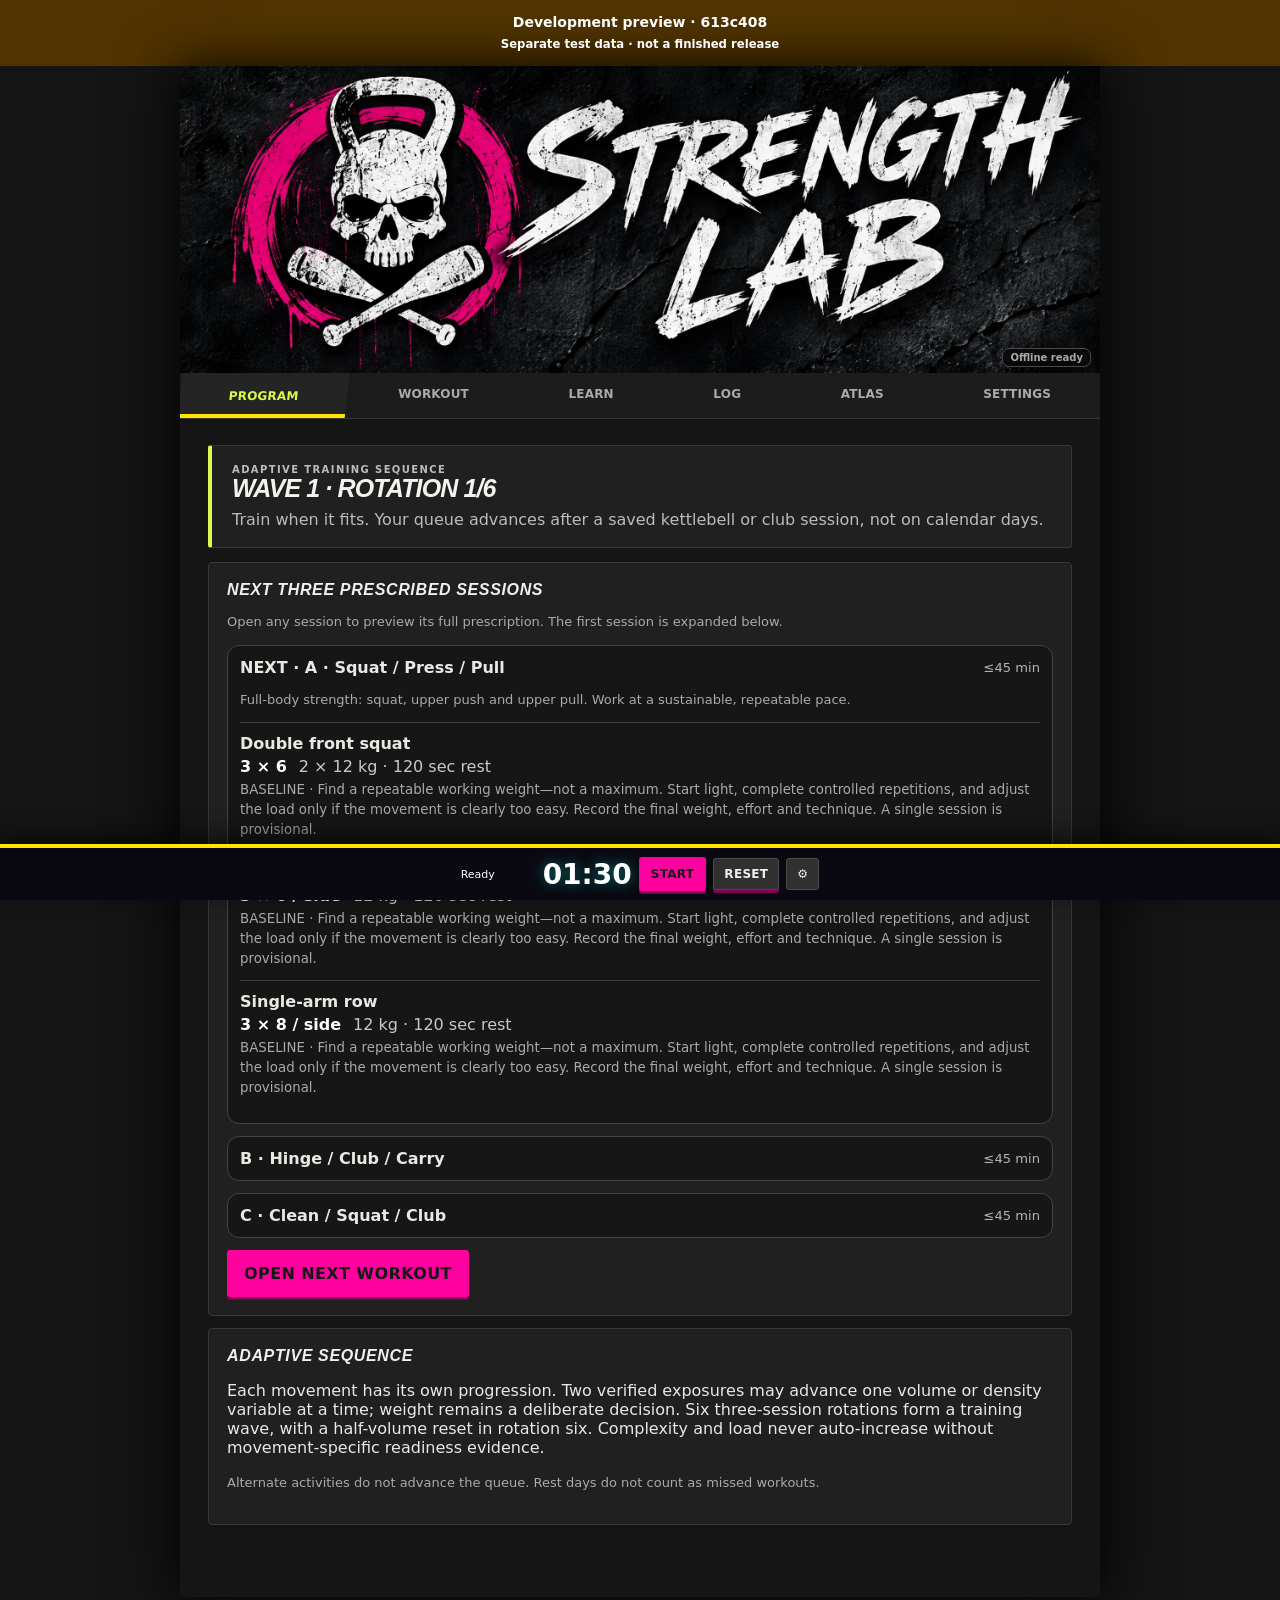
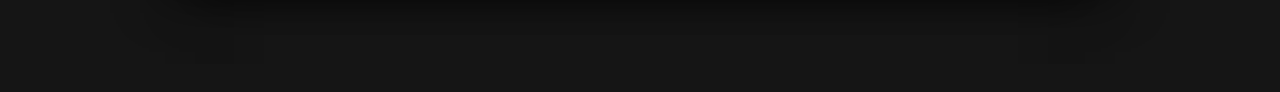
==== legacy/index.html @ f482bac6 "Preview source 613c40853c9c0dc4266e1784fccbeae5e4d92e54" ====
<!doctype html>
<html lang="en"><head><base href="../"><meta charset="utf-8"><meta name="viewport" content="width=device-width,initial-scale=1,viewport-fit=cover"><meta name="theme-color" content="#101013"><meta name="description" content="Offline-first kettlebell and club training log"><link rel="manifest" href="manifest.webmanifest?v=32"><link rel="icon" href="icon-192.png"><link rel="apple-touch-icon" href="icon-192.png"><link rel="stylesheet" href="legacy/styles.css?v=32"><title>Strength Lab DEV · Previous interface</title></head>
<body><aside id="development-preview" style="padding:12px 16px;background:#503300;color:#fff;font:600 14px/1.5 system-ui;text-align:center">Development preview · 613c408<br><small>Separate test data · not a finished release</small></aside><div id="app"><header class="top"><div class="brand"><div class="brandmark" aria-hidden="true">SL<span class="brand-slash">/</span></div><div><h1 id="page-heading">Strength<br>Lab</h1><small id="page-tagline">TRAIN FOR THE LONG RUN</small></div></div><span class="offline" id="network">Offline ready</span></header><nav class="tabs" aria-label="Main navigation"><button class="tab" data-view="plan">Program</button><button class="tab selected" data-view="train">Workout</button><button class="tab" data-view="hub">Learn</button><button class="tab" data-view="history">Log</button><button class="tab" data-view="library">Atlas</button><button class="tab" data-view="settings">Settings</button></nav><main id="view" aria-live="polite"></main></div><dialog id="dialog"><form method="dialog" id="dialog-content"></form></dialog><script src="legacy/app.js?v=32" defer></script></body></html>
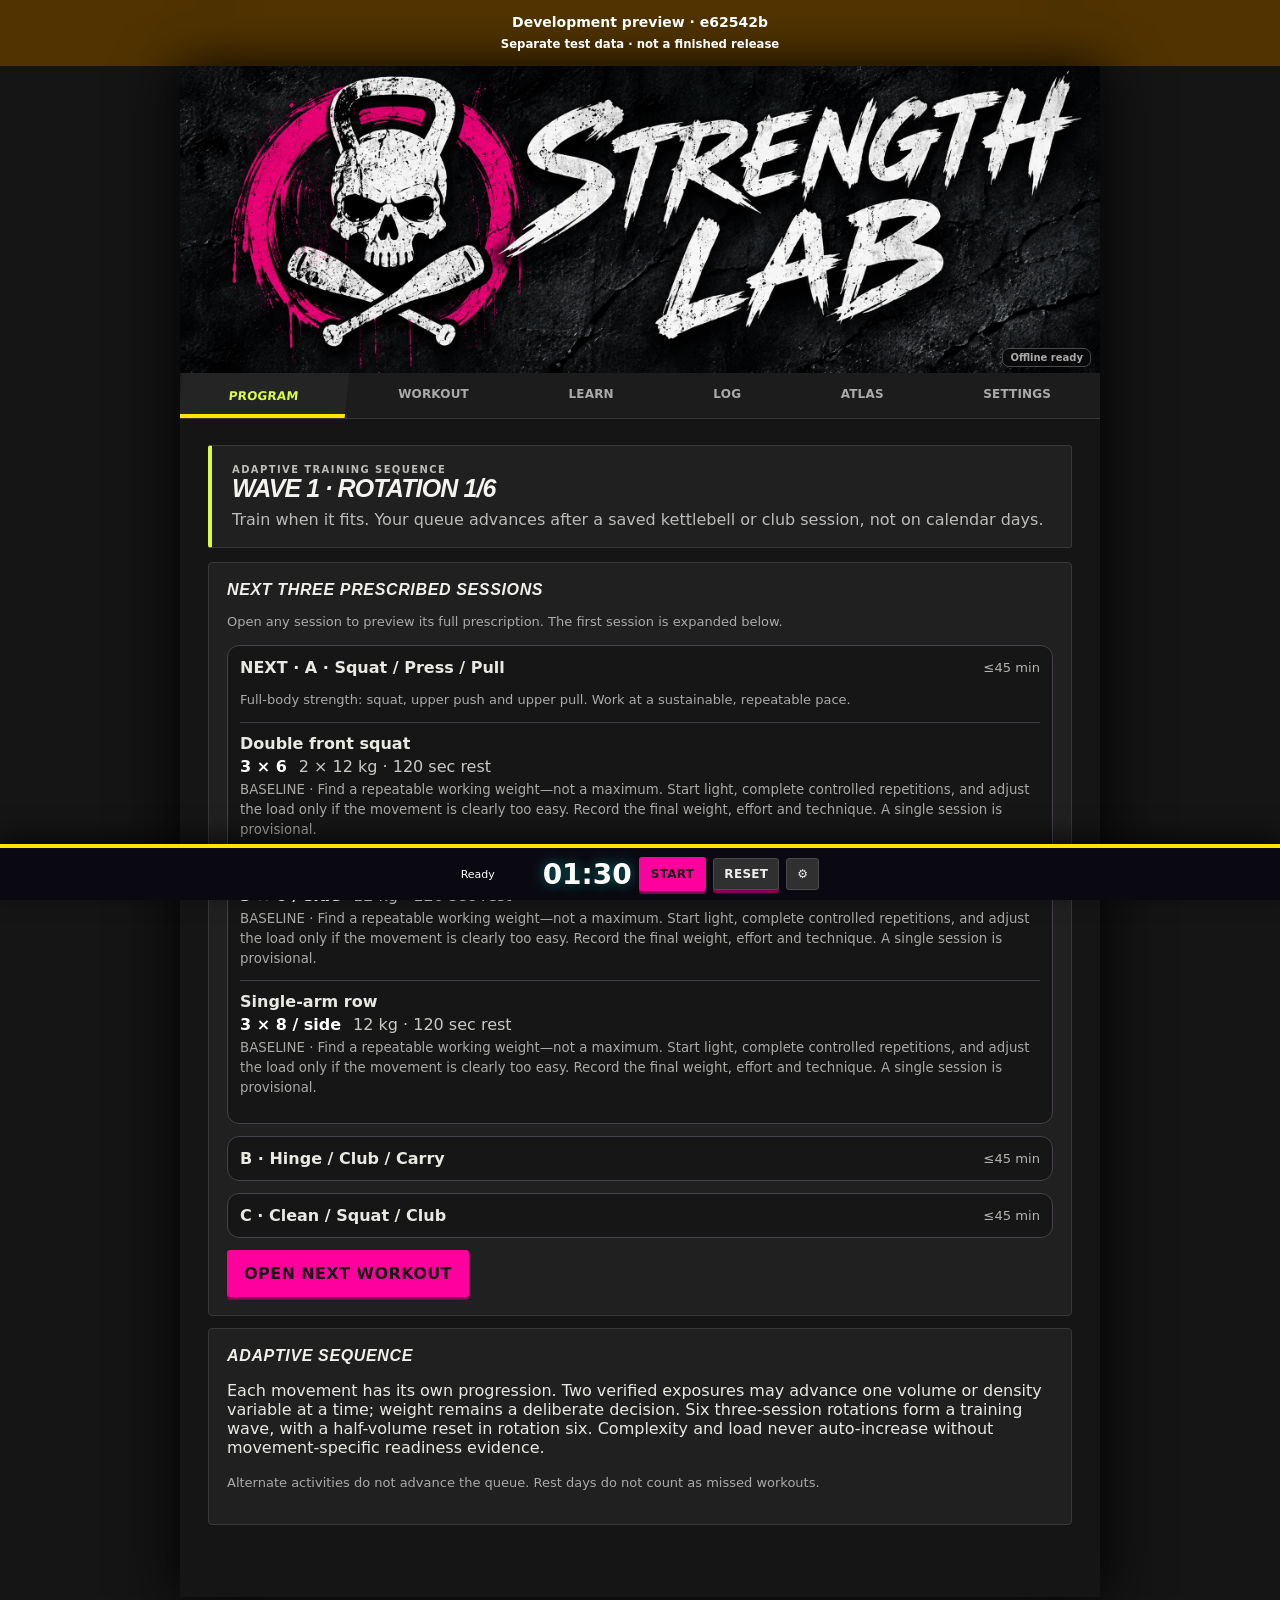
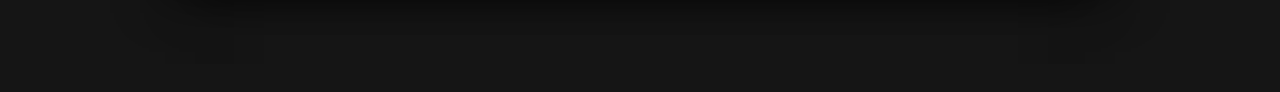
==== commit 08b6544f: "Preview source e62542b3d5f81923bf7a9025f72243972e300121" ====
--- a/legacy/index.html
+++ b/legacy/index.html
@@ -1,3 +1,3 @@
 <!doctype html>
 <html lang="en"><head><base href="../"><meta charset="utf-8"><meta name="viewport" content="width=device-width,initial-scale=1,viewport-fit=cover"><meta name="theme-color" content="#101013"><meta name="description" content="Offline-first kettlebell and club training log"><link rel="manifest" href="manifest.webmanifest?v=32"><link rel="icon" href="icon-192.png"><link rel="apple-touch-icon" href="icon-192.png"><link rel="stylesheet" href="legacy/styles.css?v=32"><title>Strength Lab DEV · Previous interface</title></head>
-<body><aside id="development-preview" style="padding:12px 16px;background:#503300;color:#fff;font:600 14px/1.5 system-ui;text-align:center">Development preview · 613c408<br><small>Separate test data · not a finished release</small></aside><div id="app"><header class="top"><div class="brand"><div class="brandmark" aria-hidden="true">SL<span class="brand-slash">/</span></div><div><h1 id="page-heading">Strength<br>Lab</h1><small id="page-tagline">TRAIN FOR THE LONG RUN</small></div></div><span class="offline" id="network">Offline ready</span></header><nav class="tabs" aria-label="Main navigation"><button class="tab" data-view="plan">Program</button><button class="tab selected" data-view="train">Workout</button><button class="tab" data-view="hub">Learn</button><button class="tab" data-view="history">Log</button><button class="tab" data-view="library">Atlas</button><button class="tab" data-view="settings">Settings</button></nav><main id="view" aria-live="polite"></main></div><dialog id="dialog"><form method="dialog" id="dialog-content"></form></dialog><script src="legacy/app.js?v=32" defer></script></body></html>
+<body><aside id="development-preview" style="padding:12px 16px;background:#503300;color:#fff;font:600 14px/1.5 system-ui;text-align:center">Development preview · e62542b<br><small>Separate test data · not a finished release</small></aside><div id="app"><header class="top"><div class="brand"><div class="brandmark" aria-hidden="true">SL<span class="brand-slash">/</span></div><div><h1 id="page-heading">Strength<br>Lab</h1><small id="page-tagline">TRAIN FOR THE LONG RUN</small></div></div><span class="offline" id="network">Offline ready</span></header><nav class="tabs" aria-label="Main navigation"><button class="tab" data-view="plan">Program</button><button class="tab selected" data-view="train">Workout</button><button class="tab" data-view="hub">Learn</button><button class="tab" data-view="history">Log</button><button class="tab" data-view="library">Atlas</button><button class="tab" data-view="settings">Settings</button></nav><main id="view" aria-live="polite"></main></div><dialog id="dialog"><form method="dialog" id="dialog-content"></form></dialog><script src="legacy/app.js?v=32" defer></script></body></html>
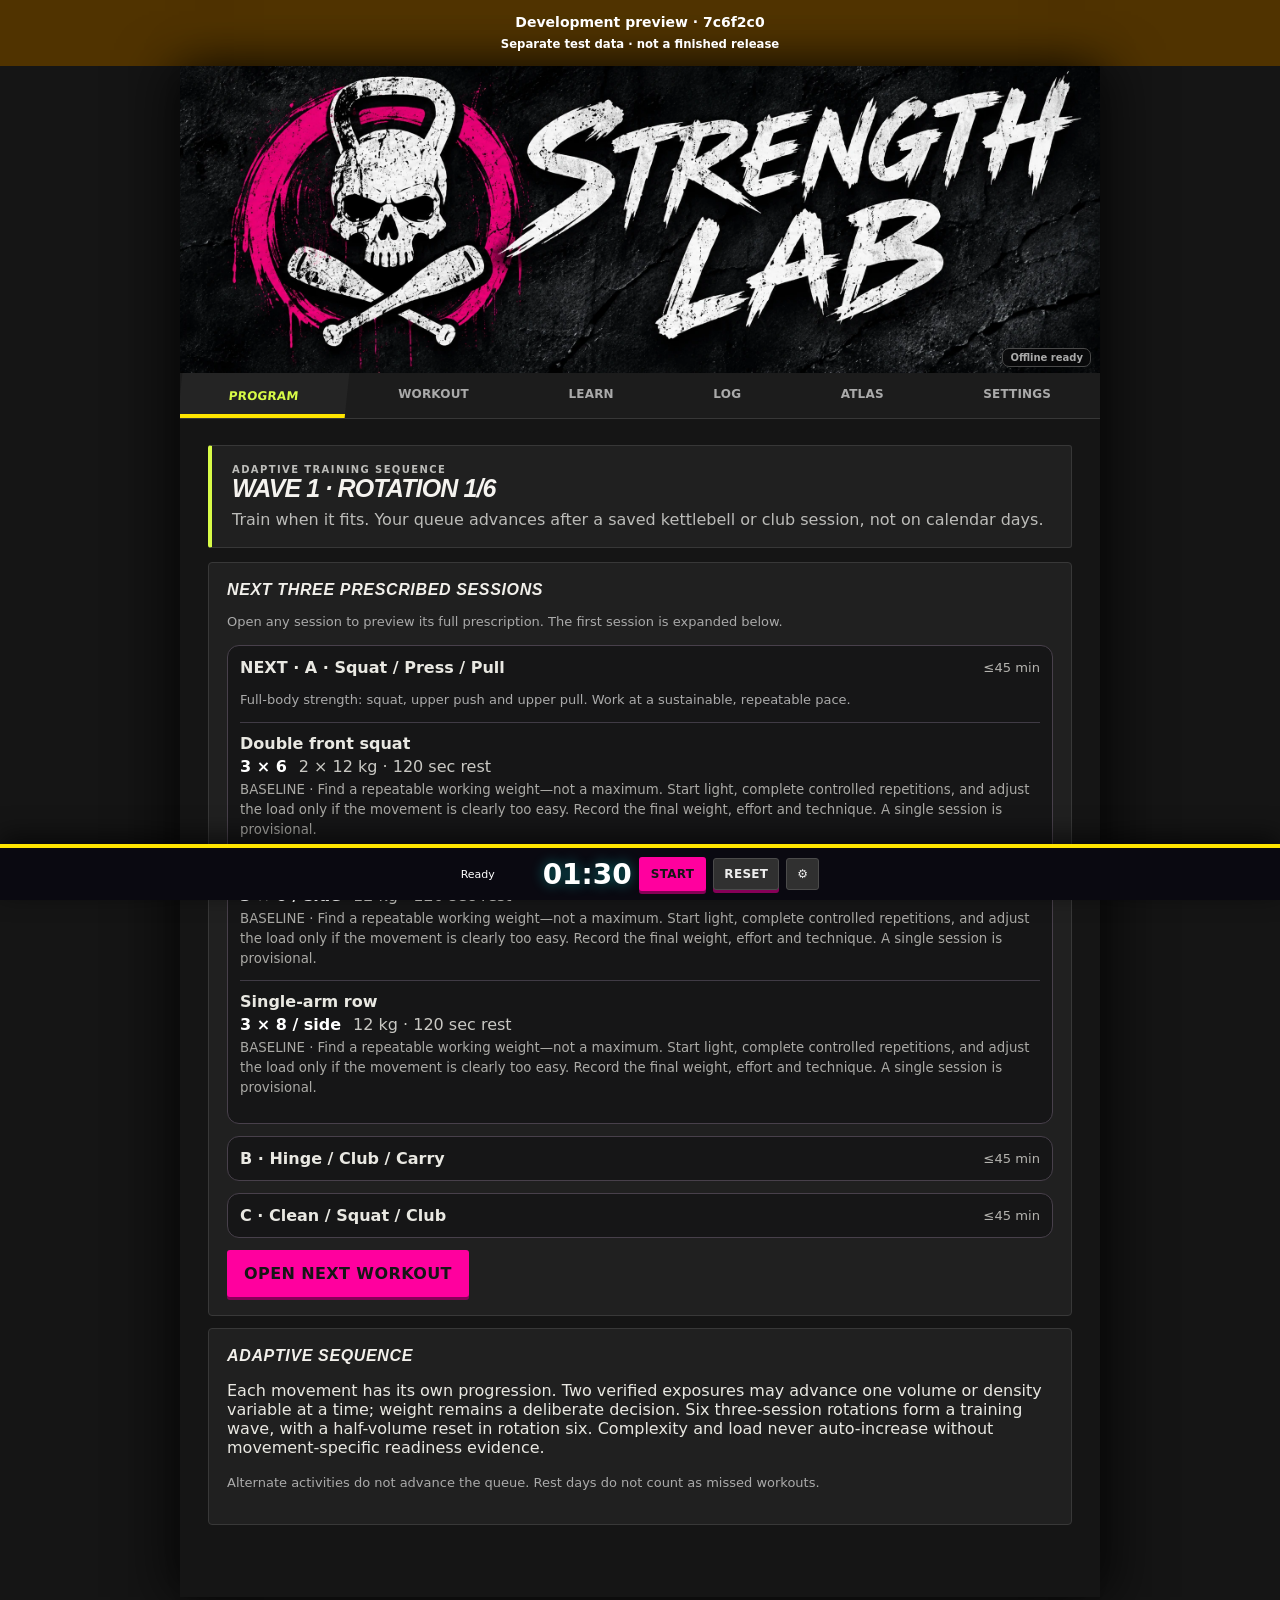
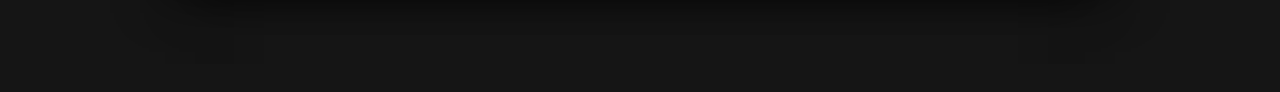
==== commit 2b5e4a71: "Preview source 7c6f2c0070840db3da4a1c813ae57e1bb8411e92" ====
--- a/legacy/index.html
+++ b/legacy/index.html
@@ -1,3 +1,3 @@
 <!doctype html>
 <html lang="en"><head><base href="../"><meta charset="utf-8"><meta name="viewport" content="width=device-width,initial-scale=1,viewport-fit=cover"><meta name="theme-color" content="#101013"><meta name="description" content="Offline-first kettlebell and club training log"><link rel="manifest" href="manifest.webmanifest?v=32"><link rel="icon" href="icon-192.png"><link rel="apple-touch-icon" href="icon-192.png"><link rel="stylesheet" href="legacy/styles.css?v=32"><title>Strength Lab DEV · Previous interface</title></head>
-<body><aside id="development-preview" style="padding:12px 16px;background:#503300;color:#fff;font:600 14px/1.5 system-ui;text-align:center">Development preview · e62542b<br><small>Separate test data · not a finished release</small></aside><div id="app"><header class="top"><div class="brand"><div class="brandmark" aria-hidden="true">SL<span class="brand-slash">/</span></div><div><h1 id="page-heading">Strength<br>Lab</h1><small id="page-tagline">TRAIN FOR THE LONG RUN</small></div></div><span class="offline" id="network">Offline ready</span></header><nav class="tabs" aria-label="Main navigation"><button class="tab" data-view="plan">Program</button><button class="tab selected" data-view="train">Workout</button><button class="tab" data-view="hub">Learn</button><button class="tab" data-view="history">Log</button><button class="tab" data-view="library">Atlas</button><button class="tab" data-view="settings">Settings</button></nav><main id="view" aria-live="polite"></main></div><dialog id="dialog"><form method="dialog" id="dialog-content"></form></dialog><script src="legacy/app.js?v=32" defer></script></body></html>
+<body><aside id="development-preview" style="padding:12px 16px;background:#503300;color:#fff;font:600 14px/1.5 system-ui;text-align:center">Development preview · 7c6f2c0<br><small>Separate test data · not a finished release</small></aside><div id="app"><header class="top"><div class="brand"><div class="brandmark" aria-hidden="true">SL<span class="brand-slash">/</span></div><div><h1 id="page-heading">Strength<br>Lab</h1><small id="page-tagline">TRAIN FOR THE LONG RUN</small></div></div><span class="offline" id="network">Offline ready</span></header><nav class="tabs" aria-label="Main navigation"><button class="tab" data-view="plan">Program</button><button class="tab selected" data-view="train">Workout</button><button class="tab" data-view="hub">Learn</button><button class="tab" data-view="history">Log</button><button class="tab" data-view="library">Atlas</button><button class="tab" data-view="settings">Settings</button></nav><main id="view" aria-live="polite"></main></div><dialog id="dialog"><form method="dialog" id="dialog-content"></form></dialog><script src="legacy/app.js?v=32" defer></script></body></html>
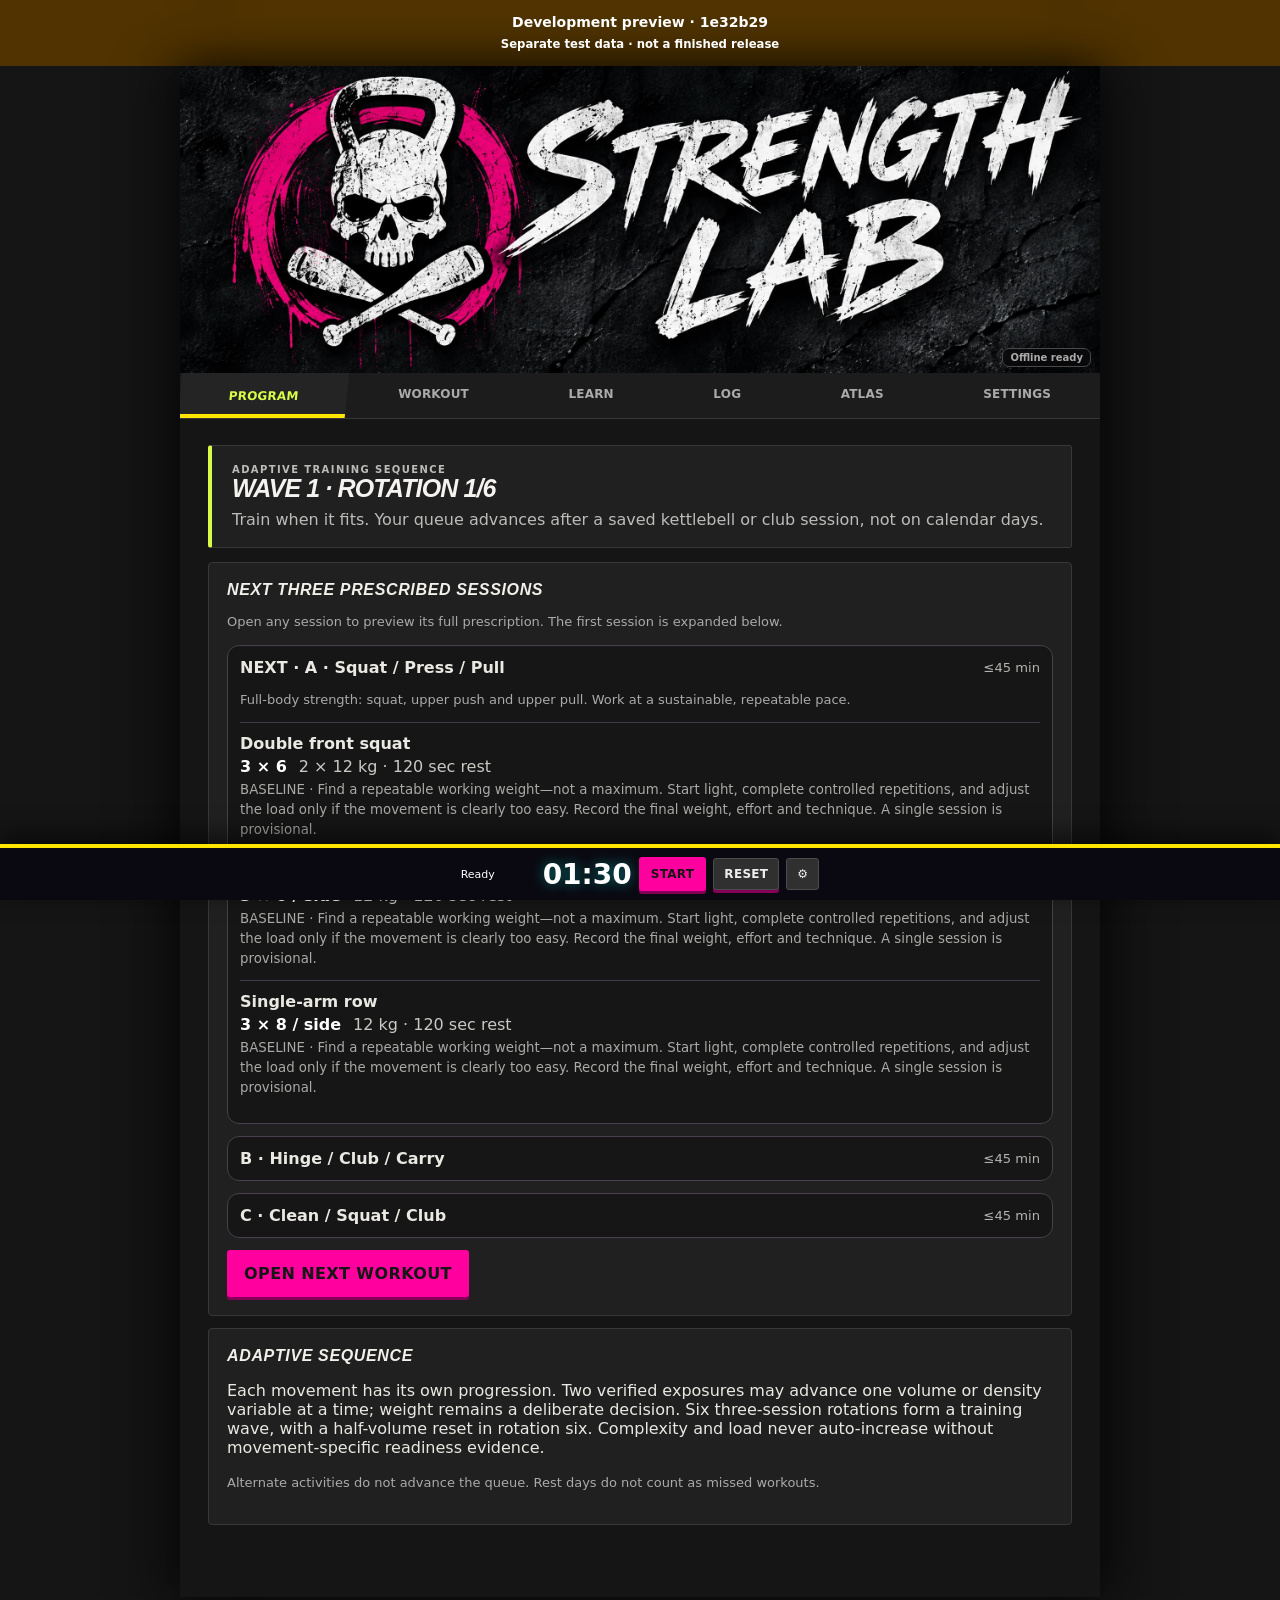
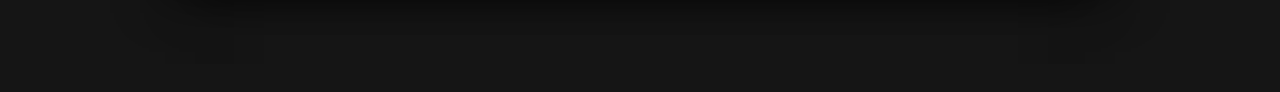
==== commit 79c65b81: "Preview source 1e32b29363a247946ce4bb9c0b932b0a50bbc183" ====
--- a/legacy/index.html
+++ b/legacy/index.html
@@ -1,3 +1,3 @@
 <!doctype html>
 <html lang="en"><head><base href="../"><meta charset="utf-8"><meta name="viewport" content="width=device-width,initial-scale=1,viewport-fit=cover"><meta name="theme-color" content="#101013"><meta name="description" content="Offline-first kettlebell and club training log"><link rel="manifest" href="manifest.webmanifest?v=32"><link rel="icon" href="icon-192.png"><link rel="apple-touch-icon" href="icon-192.png"><link rel="stylesheet" href="legacy/styles.css?v=32"><title>Strength Lab DEV · Previous interface</title></head>
-<body><aside id="development-preview" style="padding:12px 16px;background:#503300;color:#fff;font:600 14px/1.5 system-ui;text-align:center">Development preview · 7c6f2c0<br><small>Separate test data · not a finished release</small></aside><div id="app"><header class="top"><div class="brand"><div class="brandmark" aria-hidden="true">SL<span class="brand-slash">/</span></div><div><h1 id="page-heading">Strength<br>Lab</h1><small id="page-tagline">TRAIN FOR THE LONG RUN</small></div></div><span class="offline" id="network">Offline ready</span></header><nav class="tabs" aria-label="Main navigation"><button class="tab" data-view="plan">Program</button><button class="tab selected" data-view="train">Workout</button><button class="tab" data-view="hub">Learn</button><button class="tab" data-view="history">Log</button><button class="tab" data-view="library">Atlas</button><button class="tab" data-view="settings">Settings</button></nav><main id="view" aria-live="polite"></main></div><dialog id="dialog"><form method="dialog" id="dialog-content"></form></dialog><script src="legacy/app.js?v=32" defer></script></body></html>
+<body><aside id="development-preview" style="padding:12px 16px;background:#503300;color:#fff;font:600 14px/1.5 system-ui;text-align:center">Development preview · 1e32b29<br><small>Separate test data · not a finished release</small></aside><div id="app"><header class="top"><div class="brand"><div class="brandmark" aria-hidden="true">SL<span class="brand-slash">/</span></div><div><h1 id="page-heading">Strength<br>Lab</h1><small id="page-tagline">TRAIN FOR THE LONG RUN</small></div></div><span class="offline" id="network">Offline ready</span></header><nav class="tabs" aria-label="Main navigation"><button class="tab" data-view="plan">Program</button><button class="tab selected" data-view="train">Workout</button><button class="tab" data-view="hub">Learn</button><button class="tab" data-view="history">Log</button><button class="tab" data-view="library">Atlas</button><button class="tab" data-view="settings">Settings</button></nav><main id="view" aria-live="polite"></main></div><dialog id="dialog"><form method="dialog" id="dialog-content"></form></dialog><script src="legacy/app.js?v=32" defer></script></body></html>
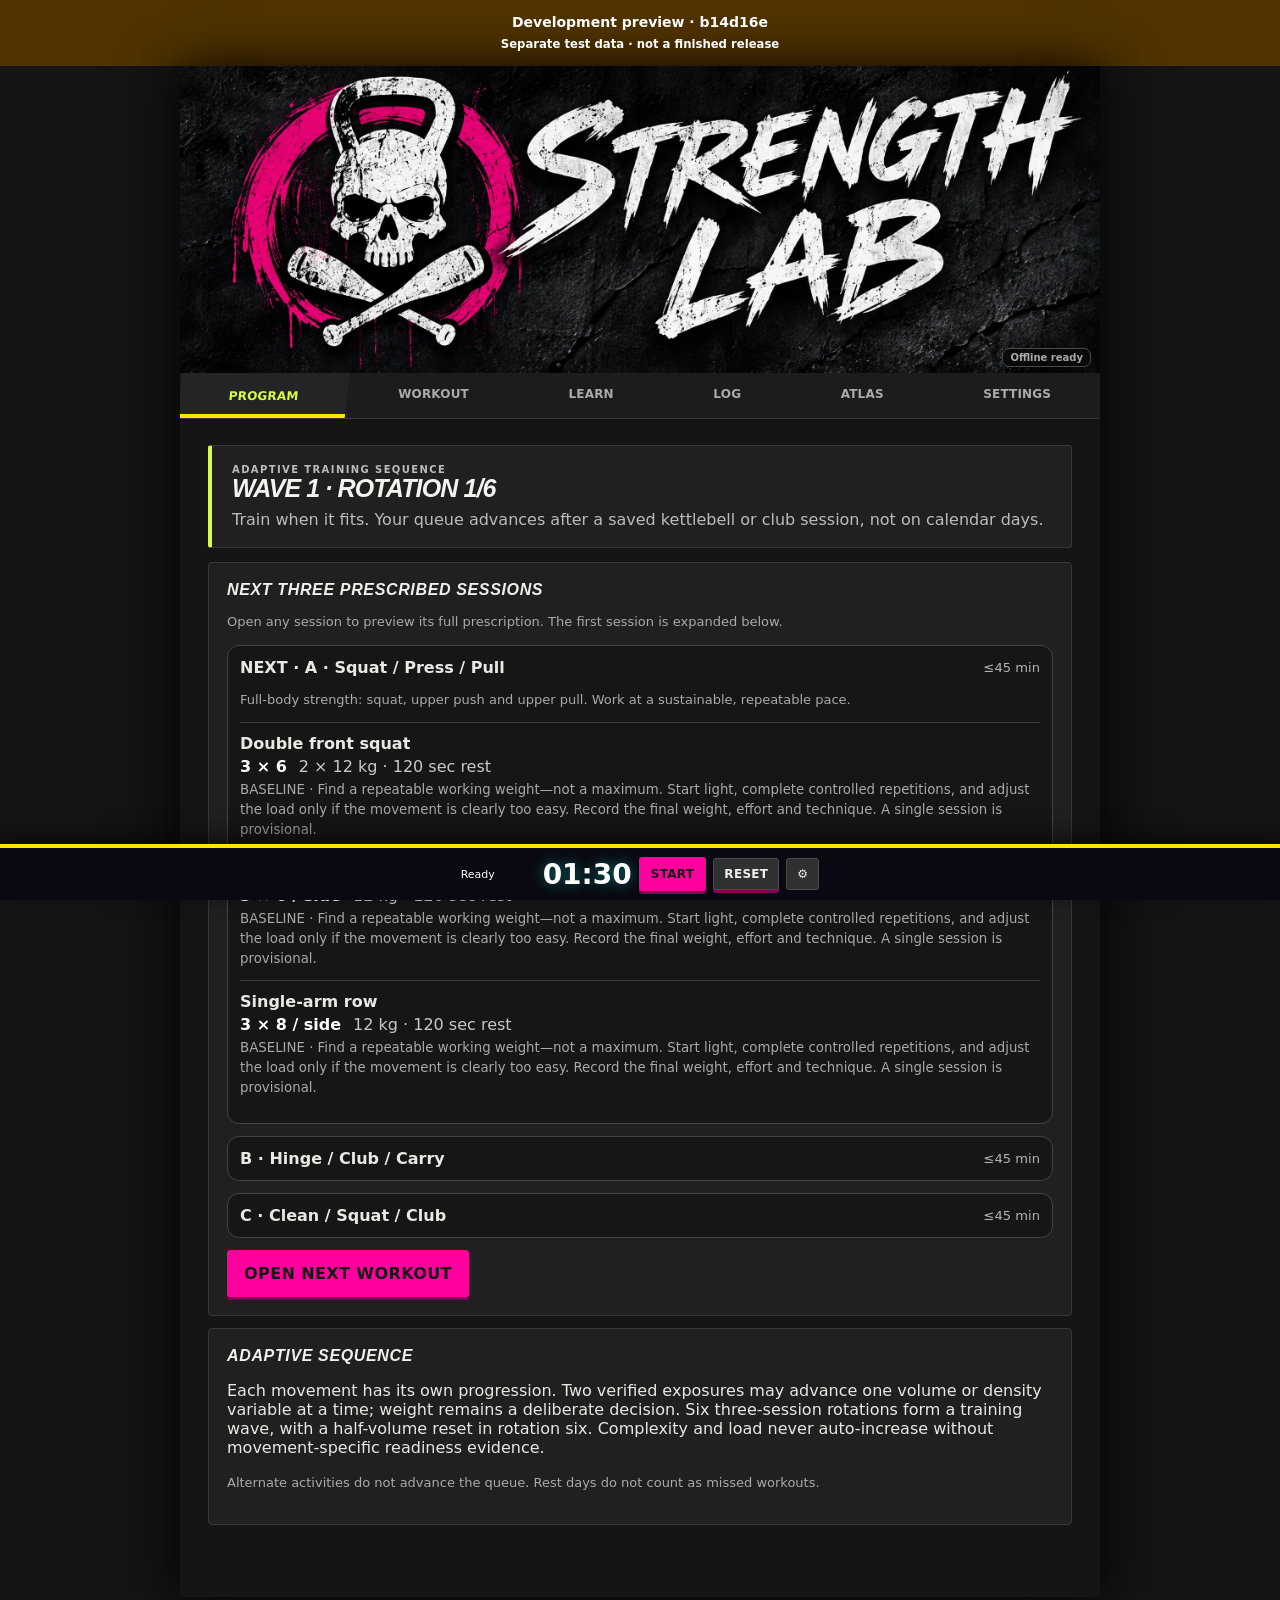
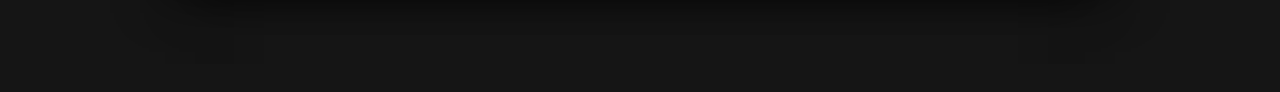
==== commit aa20ddc0: "Add files via upload" ====
--- a/legacy/index.html
+++ b/legacy/index.html
@@ -1,3 +1,3 @@
 <!doctype html>
 <html lang="en"><head><base href="../"><meta charset="utf-8"><meta name="viewport" content="width=device-width,initial-scale=1,viewport-fit=cover"><meta name="theme-color" content="#101013"><meta name="description" content="Offline-first kettlebell and club training log"><link rel="manifest" href="manifest.webmanifest?v=32"><link rel="icon" href="icon-192.png"><link rel="apple-touch-icon" href="icon-192.png"><link rel="stylesheet" href="legacy/styles.css?v=32"><title>Strength Lab DEV · Previous interface</title></head>
-<body><aside id="development-preview" style="padding:12px 16px;background:#503300;color:#fff;font:600 14px/1.5 system-ui;text-align:center">Development preview · 1e32b29<br><small>Separate test data · not a finished release</small></aside><div id="app"><header class="top"><div class="brand"><div class="brandmark" aria-hidden="true">SL<span class="brand-slash">/</span></div><div><h1 id="page-heading">Strength<br>Lab</h1><small id="page-tagline">TRAIN FOR THE LONG RUN</small></div></div><span class="offline" id="network">Offline ready</span></header><nav class="tabs" aria-label="Main navigation"><button class="tab" data-view="plan">Program</button><button class="tab selected" data-view="train">Workout</button><button class="tab" data-view="hub">Learn</button><button class="tab" data-view="history">Log</button><button class="tab" data-view="library">Atlas</button><button class="tab" data-view="settings">Settings</button></nav><main id="view" aria-live="polite"></main></div><dialog id="dialog"><form method="dialog" id="dialog-content"></form></dialog><script src="legacy/app.js?v=32" defer></script></body></html>
+<body><aside id="development-preview" style="padding:12px 16px;background:#503300;color:#fff;font:600 14px/1.5 system-ui;text-align:center">Development preview · b14d16e<br><small>Separate test data · not a finished release</small></aside><div id="app"><header class="top"><div class="brand"><div class="brandmark" aria-hidden="true">SL<span class="brand-slash">/</span></div><div><h1 id="page-heading">Strength<br>Lab</h1><small id="page-tagline">TRAIN FOR THE LONG RUN</small></div></div><span class="offline" id="network">Offline ready</span></header><nav class="tabs" aria-label="Main navigation"><button class="tab" data-view="plan">Program</button><button class="tab selected" data-view="train">Workout</button><button class="tab" data-view="hub">Learn</button><button class="tab" data-view="history">Log</button><button class="tab" data-view="library">Atlas</button><button class="tab" data-view="settings">Settings</button></nav><main id="view" aria-live="polite"></main></div><dialog id="dialog"><form method="dialog" id="dialog-content"></form></dialog><script src="legacy/app.js?v=32" defer></script></body></html>
